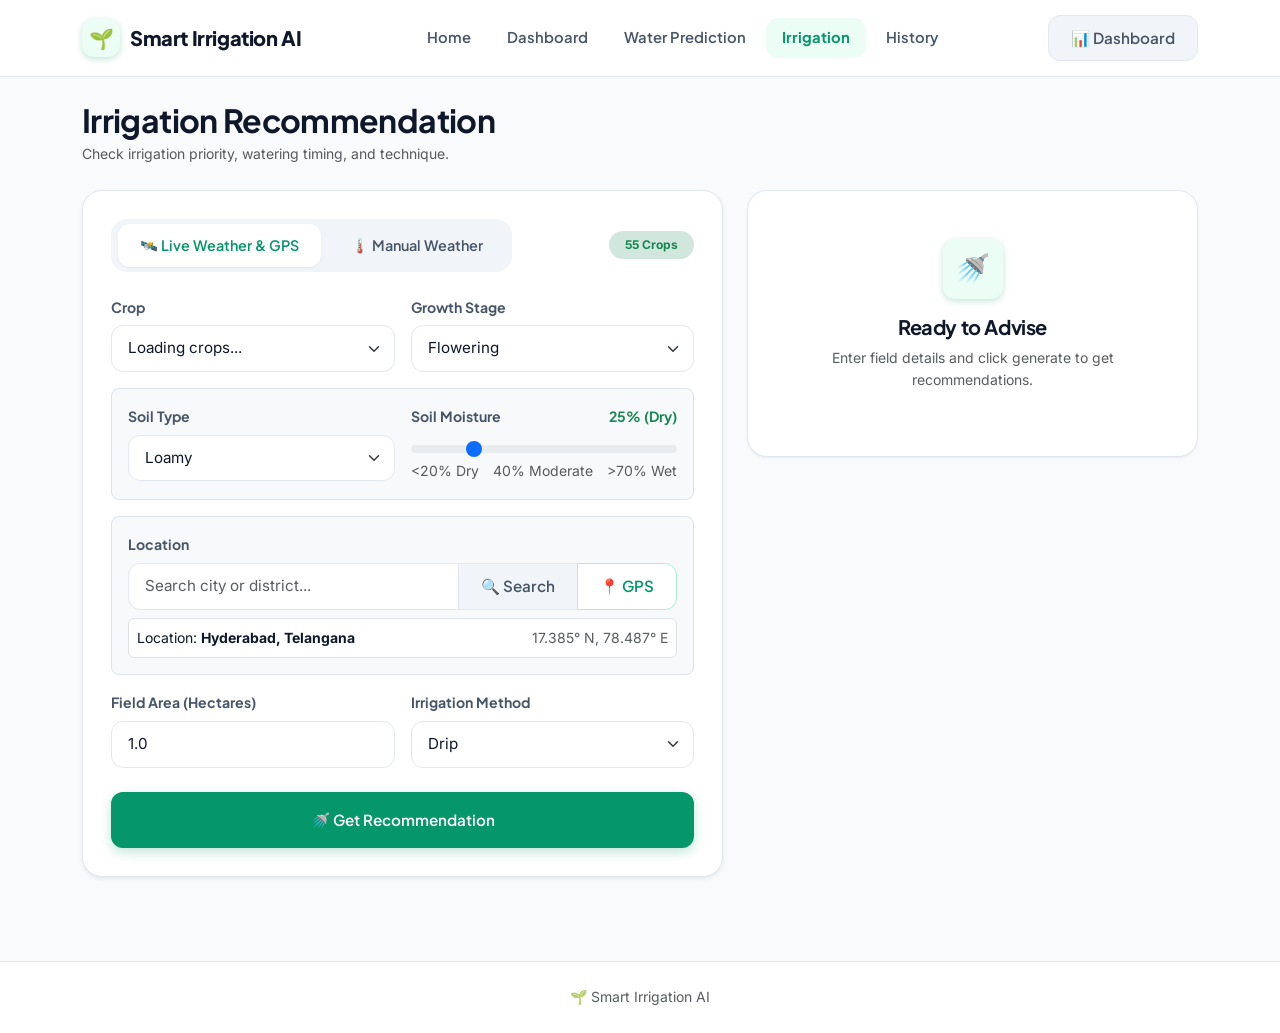
==== frontend/pages/irrigation_recommendation.html @ 45dbbe31 "first commit" ====
<!DOCTYPE html>
<html lang="en">
<head>
    <meta charset="UTF-8">
    <meta name="viewport" content="width=device-width, initial-scale=1.0">
    <title>Irrigation Recommendation | Smart Irrigation AI</title>

    <!-- Bootstrap 5.3 -->
    <link href="https://cdn.jsdelivr.net/npm/bootstrap@5.3.3/dist/css/bootstrap.min.css" rel="stylesheet">
    
    <!-- Custom Design System -->
    <link rel="stylesheet" href="../css/style.css">
    <link rel="stylesheet" href="../css/responsive.css">
</head>
<body>

    <!-- ======================================================================
         NAVBAR
         ====================================================================== -->
    <nav class="navbar navbar-expand-lg navbar-custom">
        <div class="container">
            <a class="navbar-brand" href="../index.html">
                <div class="brand-icon">🌱</div>
                <span>Smart Irrigation AI</span>
            </a>

            <button class="navbar-toggler" type="button" data-bs-toggle="collapse" data-bs-target="#navbarContent" aria-controls="navbarContent" aria-expanded="false" aria-label="Toggle navigation">
                <span class="navbar-toggler-icon"></span>
            </button>

            <div class="collapse navbar-collapse" id="navbarContent">
                <ul class="navbar-nav mx-auto">
                    <li class="nav-item">
                        <a class="nav-link" href="../index.html">Home</a>
                    </li>
                    <li class="nav-item">
                        <a class="nav-link" href="dashboard.html">Dashboard</a>
                    </li>
                    <li class="nav-item">
                        <a class="nav-link" href="water_prediction.html">Water Prediction</a>
                    </li>
                    <li class="nav-item">
                        <a class="nav-link active" href="irrigation_recommendation.html">Irrigation</a>
                    </li>
                    <li class="nav-item">
                        <a class="nav-link" href="history.html">History</a>
                    </li>
                </ul>

                <div class="d-flex align-items-center gap-3">
                    <a href="dashboard.html" class="btn btn-secondary-custom btn-sm">
                        <span>📊 Dashboard</span>
                    </a>
                </div>
            </div>
        </div>
    </nav>

    <!-- ======================================================================
         PAGE CONTENT
         ====================================================================== -->
    <main class="py-4">
        <div class="container">
            
            <!-- Page Header -->
            <div class="mb-4">
                <h2 class="fw-bold mb-1">Irrigation Recommendation</h2>
                <p class="text-muted small mb-0">Check irrigation priority, watering timing, and technique.</p>
            </div>

            <div class="row g-4">
                <!-- Left Column: Irrigation Decision Form -->
                <div class="col-lg-7">
                    <div class="custom-card shadow-sm">
                        
                        <!-- Mode Tabs: Live Weather vs Manual Environment -->
                        <div class="d-flex justify-content-between align-items-center mb-4 flex-wrap gap-2">
                            <ul class="nav nav-pills-custom" id="irrigationModeTabs" role="tablist">
                                <li class="nav-item" role="presentation">
                                    <button class="nav-link active" id="irr-tab-live-btn" data-bs-toggle="pill" data-bs-target="#irr-tab-live" type="button" role="tab">
                                        🛰️ Live Weather &amp; GPS
                                    </button>
                                </li>
                                <li class="nav-item" role="presentation">
                                    <button class="nav-link" id="irr-tab-manual-btn" data-bs-toggle="pill" data-bs-target="#irr-tab-manual" type="button" role="tab">
                                        🌡️ Manual Weather
                                    </button>
                                </li>
                            </ul>
                            <span class="badge bg-success-subtle text-success px-3 py-2 rounded-pill small">55 Crops</span>
                        </div>

                        <!-- Common Crop & Soil Fields -->
                        <div class="row g-3 mb-3">
                            <div class="col-md-6">
                                <label for="irrCrop" class="form-label">Crop</label>
                                <select id="irrCrop" class="form-select" required>
                                    <option value="">Loading crops...</option>
                                </select>
                            </div>
                            <div class="col-md-6">
                                <label for="irrGrowthStage" class="form-label">Growth Stage</label>
                                <select id="irrGrowthStage" class="form-select" required>
                                    <option value="Sowing">Sowing</option>
                                    <option value="Vegetative">Vegetative</option>
                                    <option value="Flowering" selected>Flowering</option>
                                    <option value="Harvest">Harvest</option>
                                </select>
                            </div>
                        </div>

                        <!-- Soil Section -->
                        <div class="p-3 mb-3 rounded-3 bg-light border">
                            <div class="row g-3">
                                <div class="col-md-6">
                                    <label for="irrSoilType" class="form-label">Soil Type</label>
                                    <select id="irrSoilType" class="form-select" required>
                                        <option value="Loamy" selected>Loamy</option>
                                        <option value="Clay">Clay</option>
                                        <option value="Sandy">Sandy</option>
                                        <option value="Silty">Silty</option>
                                    </select>
                                </div>
                                <div class="col-md-6">
                                    <label for="irrSoilMoistureSlider" class="form-label">
                                        <span>Soil Moisture</span>
                                        <span class="fw-bold text-success" id="moistureValDisplay">25% (Dry)</span>
                                    </label>
                                    <input type="range" class="form-range" id="irrSoilMoistureSlider" min="5" max="95" value="25" step="1">
                                    <div class="d-flex justify-content-between small text-muted">
                                        <span>&lt;20% Dry</span>
                                        <span>40% Moderate</span>
                                        <span>&gt;70% Wet</span>
                                    </div>
                                </div>
                            </div>
                        </div>

                        <!-- TAB CONTENT: LIVE WEATHER VS MANUAL -->
                        <div class="tab-content">
                            <!-- TAB 1: LIVE WEATHER MODE -->
                            <div class="tab-pane fade show active" id="irr-tab-live" role="tabpanel">
                                <form id="liveIrrigationForm">
                                    <div class="p-3 mb-3 rounded-3 bg-light border">
                                        <label class="form-label mb-2">Location</label>
                                        <div class="input-group mb-2">
                                            <input type="text" id="irrLocSearchInput" class="form-control" placeholder="Search city or district...">
                                            <button type="button" id="irrLocSearchBtn" class="btn btn-secondary-custom">
                                                <span>🔍 Search</span>
                                            </button>
                                            <button type="button" id="irrLocGpsBtn" class="btn btn-outline-custom">
                                                <span>📍 GPS</span>
                                            </button>
                                        </div>
                                        <div id="irrLocResults" class="mb-2"></div>
                                        <div id="irrLocBadge" class="p-2 rounded bg-white border small d-flex justify-content-between">
                                            <span>Location: <strong id="irrLocName">Hyderabad, Telangana</strong></span>
                                            <span class="text-muted" id="irrLocCoords">17.385° N, 78.487° E</span>
                                        </div>
                                        <input type="hidden" id="irrLat" value="17.385">
                                        <input type="hidden" id="irrLon" value="78.487">
                                    </div>

                                    <div class="row g-3 mb-4">
                                        <div class="col-md-6">
                                            <label for="irrLiveArea" class="form-label">Field Area (Hectares)</label>
                                            <input type="number" id="irrLiveArea" class="form-control" value="1.0" min="0.1" step="0.1" required>
                                        </div>
                                        <div class="col-md-6">
                                            <label for="irrLiveMethod" class="form-label">Irrigation Method</label>
                                            <select id="irrLiveMethod" class="form-select">
                                                <option value="Drip" selected>Drip</option>
                                                <option value="Sprinkler">Sprinkler</option>
                                                <option value="Canal">Canal / Surface</option>
                                                <option value="Rainfed">Rainfed</option>
                                            </select>
                                        </div>
                                    </div>

                                    <button type="submit" id="irrLiveSubmitBtn" class="btn btn-primary-custom w-100 py-3">
                                        <span>🚿 Get Recommendation</span>
                                    </button>
                                </form>
                            </div>

                            <!-- TAB 2: MANUAL WEATHER MODE -->
                            <div class="tab-pane fade" id="irr-tab-manual" role="tabpanel">
                                <form id="manualIrrigationForm">
                                    <div class="p-3 mb-3 rounded-3 bg-light border">
                                        <div class="row g-3">
                                            <div class="col-md-4">
                                                <label for="manTemp" class="form-label">Temperature (°C)</label>
                                                <input type="number" id="manTemp" class="form-control" value="32.0" step="0.5" required>
                                            </div>
                                            <div class="col-md-4">
                                                <label for="manHumidity" class="form-label">Humidity (%)</label>
                                                <input type="number" id="manHumidity" class="form-control" value="45.0" min="5" max="100" required>
                                            </div>
                                            <div class="col-md-4">
                                                <label for="manRain" class="form-label">Rainfall (mm)</label>
                                                <input type="number" id="manRain" class="form-control" value="0.0" min="0" step="0.5">
                                            </div>
                                            <div class="col-md-4">
                                                <label for="manWind" class="form-label">Wind (km/h)</label>
                                                <input type="number" id="manWind" class="form-control" value="12.0" min="0" step="0.5">
                                            </div>
                                            <div class="col-md-4">
                                                <label for="manSun" class="form-label">Sunlight (Hours)</label>
                                                <input type="number" id="manSun" class="form-control" value="8.0" min="0" max="16" step="0.5">
                                            </div>
                                            <div class="col-md-4">
                                                <label for="manEto" class="form-label">ETo (mm/day)</label>
                                                <input type="number" id="manEto" class="form-control" value="4.5" min="0" step="0.1">
                                            </div>
                                        </div>
                                    </div>

                                    <div class="row g-3 mb-4">
                                        <div class="col-md-6">
                                            <label for="manArea" class="form-label">Field Area (Hectares)</label>
                                            <input type="number" id="manArea" class="form-control" value="1.0" min="0.1" step="0.1" required>
                                        </div>
                                        <div class="col-md-6">
                                            <label for="manMethod" class="form-label">Irrigation Method</label>
                                            <select id="manMethod" class="form-select">
                                                <option value="Drip" selected>Drip</option>
                                                <option value="Sprinkler">Sprinkler</option>
                                                <option value="Canal">Canal / Surface</option>
                                                <option value="Rainfed">Rainfed</option>
                                            </select>
                                        </div>
                                    </div>

                                    <button type="submit" id="irrManualSubmitBtn" class="btn btn-primary-custom w-100 py-3">
                                        <span>⚙️ Get Recommendation</span>
                                    </button>
                                </form>
                            </div>
                        </div>

                    </div>
                </div>

                <!-- Right Column: Recommendation Output Card -->
                <div class="col-lg-5">
                    <!-- Idle Placeholder -->
                    <div id="irrPlaceholder" class="custom-card text-center py-5">
                        <div class="brand-icon mx-auto mb-3" style="width:60px;height:60px;font-size:28px;">🚿</div>
                        <h5 class="fw-bold">Ready to Advise</h5>
                        <p class="text-muted small max-w-400 mx-auto">
                            Enter field details and click generate to get recommendations.
                        </p>
                    </div>

                    <!-- Output Card -->
                    <div id="irrResultCard" class="custom-card shadow-lg d-none fade-in">
                        <div class="card-header-styled">
                            <div>
                                <span class="badge bg-success-subtle text-success px-2 py-1 mb-1">Result</span>
                                <h4 class="mb-0" id="resIrrCropHeader">Crop Advisory</h4>
                            </div>
                            <span id="resPriorityBadge" class="badge-priority priority-high">HIGH</span>
                        </div>

                        <!-- Urgency Banner -->
                        <div id="resUrgencyBox" class="p-3 mb-3 rounded-4" style="background: var(--accent-rose-light); border: 1.5px solid rgba(225, 29, 72, 0.2);">
                            <div class="d-flex align-items-center justify-content-between mb-1">
                                <span class="fw-bold" id="resUrgencyTitle">Irrigation Needed</span>
                                <span class="badge bg-white text-danger border" id="resScoreText">High Priority</span>
                            </div>
                            <p class="small text-secondary mb-0" id="resPrimaryReason">
                                Soil moisture is low for current growth stage.
                            </p>
                        </div>

                        <!-- Timing & Technique Cards -->
                        <div class="row g-2 mb-3">
                            <div class="col-12">
                                <div class="p-3 border rounded-3 bg-white">
                                    <div class="text-muted small fw-bold text-uppercase">🕒 Recommended Timing</div>
                                    <div class="fs-6 fw-bold text-dark my-1" id="resTiming">Early Morning (06:00 - 08:30 AM)</div>
                                </div>
                            </div>
                            <div class="col-12">
                                <div class="p-3 border rounded-3 bg-white">
                                    <div class="text-muted small fw-bold text-uppercase">💡 Technique</div>
                                    <div class="fs-6 fw-bold text-dark my-1" id="resTechnique">Drip Irrigation</div>
                                </div>
                            </div>
                        </div>

                        <!-- Factors List -->
                        <div class="mb-3 p-3 bg-light rounded-3 border">
                            <div class="fw-bold small text-dark mb-2">Key Factors:</div>
                            <ul class="small text-muted mb-0 ps-3" id="resFactorsList">
                                <li>Low soil moisture level</li>
                            </ul>
                        </div>

                        <!-- Action Buttons -->
                        <div class="d-flex gap-2">
                            <a href="dashboard.html" class="btn btn-primary-custom flex-grow-1">
                                <span>📊 Dashboard</span>
                            </a>
                            <a href="history.html" class="btn btn-outline-custom">
                                <span>📋 History</span>
                            </a>
                        </div>
                    </div>
                </div>
            </div>

        </div>
    </main>

    <!-- ======================================================================
         FOOTER
         ====================================================================== -->
    <footer class="footer-custom py-4">
        <div class="container text-center text-muted small">
            <p class="mb-0">🌱 Smart Irrigation AI</p>
        </div>
    </footer>

    <!-- Bootstrap Bundle -->
    <script src="https://cdn.jsdelivr.net/npm/bootstrap@5.3.3/dist/js/bootstrap.bundle.min.js"></script>

    <!-- Project JS -->
    <script src="../js/api.js"></script>
    <script src="../js/irrigation.js"></script>
</body>
</html>
---- frontend/css/style.css ----
/* ==========================================================================
   SUSTAINABLE AI CROP IRRIGATION - MODERN DESIGN SYSTEM
   Modern, responsive, professional UI for precision agriculture
   ========================================================================== */

@import url('https://fonts.googleapis.com/css2?family=Plus+Jakarta+Sans:wght@400;500;600;700;800&family=Inter:wght@400;500;600;700&display=swap');

:root {
    --primary: #059669;
    --primary-hover: #047857;
    --primary-dark: #064e3b;
    --primary-light: #ecfdf5;
    --primary-border: #a7f3d0;
    --primary-gradient: linear-gradient(135deg, #059669 0%, #0d9488 100%);
    --primary-glow: rgba(5, 150, 105, 0.25);

    --accent-blue: #0284c7;
    --accent-blue-light: #f0f9ff;
    --accent-amber: #d97706;
    --accent-amber-light: #fffbeb;
    --accent-rose: #e11d48;
    --accent-rose-light: #fff1f2;

    --bg-page: #f8fafc;
    --bg-card: #ffffff;
    --bg-muted: #f1f5f9;

    --text-primary: #0f172a;
    --text-secondary: #475569;
    --text-muted: #64748b;
    --text-light: #94a3b8;

    --border-color: #e2e8f0;
    --border-light: #f1f5f9;

    --shadow-sm: 0 1px 3px 0 rgba(0, 0, 0, 0.05), 0 1px 2px -1px rgba(0, 0, 0, 0.05);
    --shadow-md: 0 4px 6px -1px rgba(0, 0, 0, 0.07), 0 2px 4px -2px rgba(0, 0, 0, 0.05);
    --shadow-lg: 0 10px 25px -3px rgba(0, 0, 0, 0.08), 0 4px 10px -4px rgba(0, 0, 0, 0.04);
    --shadow-xl: 0 20px 30px -5px rgba(0, 0, 0, 0.08), 0 8px 10px -6px rgba(0, 0, 0, 0.04);

    --radius-sm: 8px;
    --radius-md: 12px;
    --radius-lg: 16px;
    --radius-xl: 20px;
    --radius-pill: 9999px;

    --font-heading: 'Plus Jakarta Sans', -apple-system, BlinkMacSystemFont, 'Segoe UI', Roboto, sans-serif;
    --font-body: 'Inter', -apple-system, BlinkMacSystemFont, 'Segoe UI', Roboto, sans-serif;
}

/* ==========================================================================
   RESET & BASE STYLES
   ========================================================================== */

* {
    margin: 0;
    padding: 0;
    box-sizing: border-box;
}

body {
    font-family: var(--font-body);
    color: var(--text-primary);
    background-color: var(--bg-page);
    line-height: 1.6;
    -webkit-font-smoothing: antialiased;
    min-height: 100vh;
    display: flex;
    flex-direction: column;
}

h1, h2, h3, h4, h5, h6, .navbar-brand {
    font-family: var(--font-heading);
    color: var(--text-primary);
    font-weight: 700;
    letter-spacing: -0.02em;
}

a {
    color: var(--primary);
    text-decoration: none;
    transition: all 0.2s ease;
}

a:hover {
    color: var(--primary-hover);
}

main {
    flex: 1;
}

/* ==========================================================================
   NAVBAR
   ========================================================================== */

.navbar-custom {
    background: rgba(255, 255, 255, 0.95);
    backdrop-filter: blur(12px);
    -webkit-backdrop-filter: blur(12px);
    border-bottom: 1px solid var(--border-color);
    padding: 14px 0;
    position: sticky;
    top: 0;
    z-index: 1020;
    transition: all 0.3s ease;
}

.navbar-brand {
    display: flex;
    align-items: center;
    gap: 10px;
    font-size: 1.25rem;
    color: var(--text-primary) !important;
    font-weight: 800;
}

.brand-icon {
    width: 38px;
    height: 38px;
    background: var(--primary-light);
    border-radius: var(--radius-md);
    display: flex;
    align-items: center;
    justify-content: center;
    font-size: 20px;
    box-shadow: 0 2px 6px var(--primary-glow);
}

.nav-link {
    font-family: var(--font-heading);
    font-size: 0.925rem;
    font-weight: 600;
    color: var(--text-secondary) !important;
    padding: 8px 16px !important;
    border-radius: var(--radius-md);
    transition: all 0.2s ease;
    margin: 0 2px;
}

.nav-link:hover {
    color: var(--primary) !important;
    background: var(--primary-light);
}

.nav-link.active {
    color: var(--primary) !important;
    background: var(--primary-light);
    font-weight: 700;
}

.system-badge-pill {
    display: inline-flex;
    align-items: center;
    gap: 8px;
    font-size: 0.8rem;
    font-weight: 600;
    padding: 6px 14px;
    border-radius: var(--radius-pill);
    background: var(--primary-light);
    color: var(--primary-dark);
    border: 1px solid var(--primary-border);
}

.pulse-dot {
    width: 8px;
    height: 8px;
    border-radius: 50%;
    background-color: var(--primary);
    position: relative;
}

.pulse-dot::after {
    content: '';
    position: absolute;
    top: 0;
    left: 0;
    width: 100%;
    height: 100%;
    border-radius: 50%;
    background-color: var(--primary);
    animation: pulse 1.8s infinite;
}

@keyframes pulse {
    0% { transform: scale(1); opacity: 0.8; }
    50% { transform: scale(2.4); opacity: 0; }
    100% { transform: scale(1); opacity: 0; }
}

/* ==========================================================================
   HERO & BANNERS
   ========================================================================== */

.hero-wrapper {
    background: radial-gradient(circle at 10% 20%, rgba(5, 150, 105, 0.08) 0%, transparent 40%),
                radial-gradient(circle at 90% 80%, rgba(13, 148, 136, 0.06) 0%, transparent 40%),
                var(--bg-page);
    padding: 60px 0 40px;
    border-bottom: 1px solid var(--border-color);
}

.hero-tag {
    display: inline-flex;
    align-items: center;
    gap: 6px;
    background: var(--primary-light);
    color: var(--primary-dark);
    font-size: 0.85rem;
    font-weight: 700;
    padding: 6px 14px;
    border-radius: var(--radius-pill);
    border: 1px solid var(--primary-border);
    margin-bottom: 18px;
}

.hero-title {
    font-size: 3rem;
    font-weight: 800;
    line-height: 1.18;
    color: var(--text-primary);
    margin-bottom: 18px;
}

.gradient-text {
    background: var(--primary-gradient);
    -webkit-background-clip: text;
    -webkit-text-fill-color: transparent;
}

.hero-lead {
    font-size: 1.15rem;
    color: var(--text-secondary);
    max-width: 620px;
    margin-bottom: 30px;
    line-height: 1.65;
}

/* ==========================================================================
   BUTTONS
   ========================================================================== */

.btn {
    font-family: var(--font-heading);
    font-weight: 600;
    font-size: 0.95rem;
    padding: 11px 22px;
    border-radius: var(--radius-md);
    transition: all 0.2s cubic-bezier(0.16, 1, 0.3, 1);
    display: inline-flex;
    align-items: center;
    justify-content: center;
    gap: 8px;
}

.btn:active {
    transform: scale(0.98);
}

.btn-primary-custom {
    background: var(--primary);
    color: white !important;
    border: 1px solid transparent;
    box-shadow: 0 4px 12px var(--primary-glow);
}

.btn-primary-custom:hover {
    background: var(--primary-hover);
    box-shadow: 0 6px 18px var(--primary-glow);
    transform: translateY(-2px);
    color: white !important;
}

.btn-outline-custom {
    background: white;
    color: var(--primary) !important;
    border: 1.5px solid var(--primary-border);
}

.btn-outline-custom:hover {
    background: var(--primary-light);
    border-color: var(--primary);
    color: var(--primary-dark) !important;
    transform: translateY(-2px);
}

.btn-secondary-custom {
    background: var(--bg-muted);
    color: var(--text-secondary) !important;
    border: 1px solid var(--border-color);
}

.btn-secondary-custom:hover {
    background: #e2e8f0;
    color: var(--text-primary) !important;
}

/* ==========================================================================
   CARDS & CONTAINERS
   ========================================================================== */

.custom-card {
    background: var(--bg-card);
    border: 1px solid var(--border-color);
    border-radius: var(--radius-xl);
    padding: 28px;
    box-shadow: var(--shadow-sm);
    transition: all 0.25s ease;
}

.custom-card:hover {
    box-shadow: var(--shadow-md);
}

.card-header-styled {
    display: flex;
    align-items: center;
    justify-content: space-between;
    padding-bottom: 20px;
    margin-bottom: 22px;
    border-bottom: 1px solid var(--border-light);
}

.card-header-styled h4, .card-header-styled h5 {
    margin-bottom: 0;
    font-size: 1.2rem;
    font-weight: 700;
    display: flex;
    align-items: center;
    gap: 10px;
}

/* ==========================================================================
   FORMS & INPUTS
   ========================================================================== */

.form-label {
    font-family: var(--font-heading);
    font-size: 0.88rem;
    font-weight: 700;
    color: var(--text-secondary);
    margin-bottom: 7px;
    display: flex;
    align-items: center;
    justify-content: space-between;
}

.form-label .label-hint {
    font-size: 0.78rem;
    font-weight: 500;
    color: var(--text-muted);
}

.form-control, .form-select {
    font-family: var(--font-body);
    font-size: 0.95rem;
    padding: 11px 16px;
    border-radius: var(--radius-md);
    border: 1.5px solid var(--border-color);
    background-color: #ffffff;
    color: var(--text-primary);
    transition: all 0.2s ease;
}

.form-control:focus, .form-select:focus {
    border-color: var(--primary);
    box-shadow: 0 0 0 4px var(--primary-light);
    outline: none;
}

.input-group-text {
    background: var(--bg-muted);
    border: 1.5px solid var(--border-color);
    border-left: none;
    color: var(--text-muted);
    font-weight: 600;
    font-size: 0.88rem;
    border-radius: 0 var(--radius-md) var(--radius-md) 0;
}

.form-range {
    height: 8px;
    accent-color: var(--primary);
}

/* ==========================================================================
   TABS
   ========================================================================== */

.nav-pills-custom {
    background: var(--bg-muted);
    padding: 5px;
    border-radius: var(--radius-lg);
    display: inline-flex;
    gap: 4px;
}

.nav-pills-custom .nav-link {
    border-radius: var(--radius-md);
    padding: 10px 22px !important;
    font-size: 0.9rem;
    color: var(--text-secondary) !important;
    font-weight: 600;
}

.nav-pills-custom .nav-link.active {
    background: white;
    color: var(--primary) !important;
    box-shadow: var(--shadow-sm);
}

/* ==========================================================================
   METRIC & RESULT WIDGETS
   ========================================================================== */

.metric-card {
    background: white;
    border: 1px solid var(--border-color);
    border-radius: var(--radius-lg);
    padding: 22px;
    position: relative;
    overflow: hidden;
    transition: all 0.25s ease;
}

.metric-card:hover {
    transform: translateY(-3px);
    box-shadow: var(--shadow-md);
}

.metric-card-primary {
    background: linear-gradient(135deg, #059669 0%, #0d9488 100%);
    color: white;
    border: none;
}

.metric-card-primary .metric-title,
.metric-card-primary .metric-subtitle {
    color: rgba(255, 255, 255, 0.85);
}

.metric-card-primary .metric-val {
    color: white;
}

.metric-title {
    font-size: 0.85rem;
    font-weight: 700;
    color: var(--text-muted);
    text-transform: uppercase;
    letter-spacing: 0.04em;
    margin-bottom: 6px;
}

.metric-val {
    font-size: 2.25rem;
    font-weight: 800;
    line-height: 1.15;
    color: var(--text-primary);
    font-family: var(--font-heading);
}

.metric-unit {
    font-size: 1rem;
    font-weight: 600;
    color: var(--text-muted);
    margin-left: 4px;
}

.metric-card-primary .metric-unit {
    color: rgba(255, 255, 255, 0.85);
}

.metric-subtitle {
    font-size: 0.825rem;
    color: var(--text-secondary);
    margin-top: 6px;
}

/* Priority Badges */
.badge-priority {
    font-family: var(--font-heading);
    font-size: 0.85rem;
    font-weight: 800;
    padding: 6px 14px;
    border-radius: var(--radius-pill);
    text-transform: uppercase;
    letter-spacing: 0.04em;
    display: inline-flex;
    align-items: center;
    gap: 6px;
}

.priority-high, .priority-critical {
    background: var(--accent-rose-light);
    color: var(--accent-rose);
    border: 1px solid rgba(225, 29, 72, 0.2);
}

.priority-medium {
    background: var(--accent-amber-light);
    color: var(--accent-amber);
    border: 1px solid rgba(217, 119, 6, 0.2);
}

.priority-low, .priority-none {
    background: var(--primary-light);
    color: var(--primary-dark);
    border: 1px solid var(--primary-border);
}

/* ==========================================================================
   TABLES
   ========================================================================== */

.table-custom-wrapper {
    background: white;
    border: 1px solid var(--border-color);
    border-radius: var(--radius-lg);
    overflow: hidden;
    box-shadow: var(--shadow-sm);
}

.table-custom {
    width: 100%;
    margin-bottom: 0;
    border-collapse: collapse;
}

.table-custom th {
    background: var(--bg-muted);
    color: var(--text-secondary);
    font-family: var(--font-heading);
    font-size: 0.825rem;
    font-weight: 700;
    text-transform: uppercase;
    letter-spacing: 0.04em;
    padding: 14px 18px;
    border-bottom: 1px solid var(--border-color);
}

.table-custom td {
    padding: 16px 18px;
    border-bottom: 1px solid var(--border-light);
    vertical-align: middle;
    font-size: 0.925rem;
    color: var(--text-secondary);
}

.table-custom tr:last-child td {
    border-bottom: none;
}

.table-custom tr:hover td {
    background-color: #fcfdfe;
}

/* ==========================================================================
   FOOTER
   ========================================================================== */

.footer-custom {
    background: #ffffff;
    border-top: 1px solid var(--border-color);
    padding: 40px 0 24px;
    margin-top: 60px;
    color: var(--text-secondary);
}

.footer-custom a {
    color: var(--text-secondary);
}

.footer-custom a:hover {
    color: var(--primary);
}

/* ==========================================================================
   UTILITIES & ANIMATIONS
   ========================================================================== */

.fade-in {
    animation: fadeIn 0.35s cubic-bezier(0.16, 1, 0.3, 1) forwards;
}

@keyframes fadeIn {
    from { opacity: 0; transform: translateY(8px); }
    to { opacity: 1; transform: translateY(0); }
}

.loading-spinner-wrapper {
    display: flex;
    flex-direction: column;
    align-items: center;
    justify-content: center;
    padding: 40px;
    color: var(--text-muted);
}
---- frontend/css/responsive.css ----
/* ==========================================================================
   RESPONSIVE DESIGN SYSTEM
   ========================================================================== */

@media (max-width: 991.98px) {
    .hero-title {
        font-size: 2.35rem;
    }
    
    .navbar-collapse {
        background: white;
        padding: 16px;
        border-radius: var(--radius-lg);
        box-shadow: var(--shadow-lg);
        margin-top: 10px;
    }

    .nav-link {
        padding: 10px 14px !important;
    }

    .dashboard-weather-banner {
        padding: 22px;
    }
}

@media (max-width: 767.98px) {
    .hero-title {
        font-size: 1.95rem;
    }

    .hero-lead {
        font-size: 1rem;
    }

    .custom-card {
        padding: 20px;
    }

    .metric-val {
        font-size: 1.85rem;
    }

    .table-custom-wrapper {
        border-radius: var(--radius-md);
    }

    .table-custom th, .table-custom td {
        padding: 12px;
        font-size: 0.85rem;
    }
}
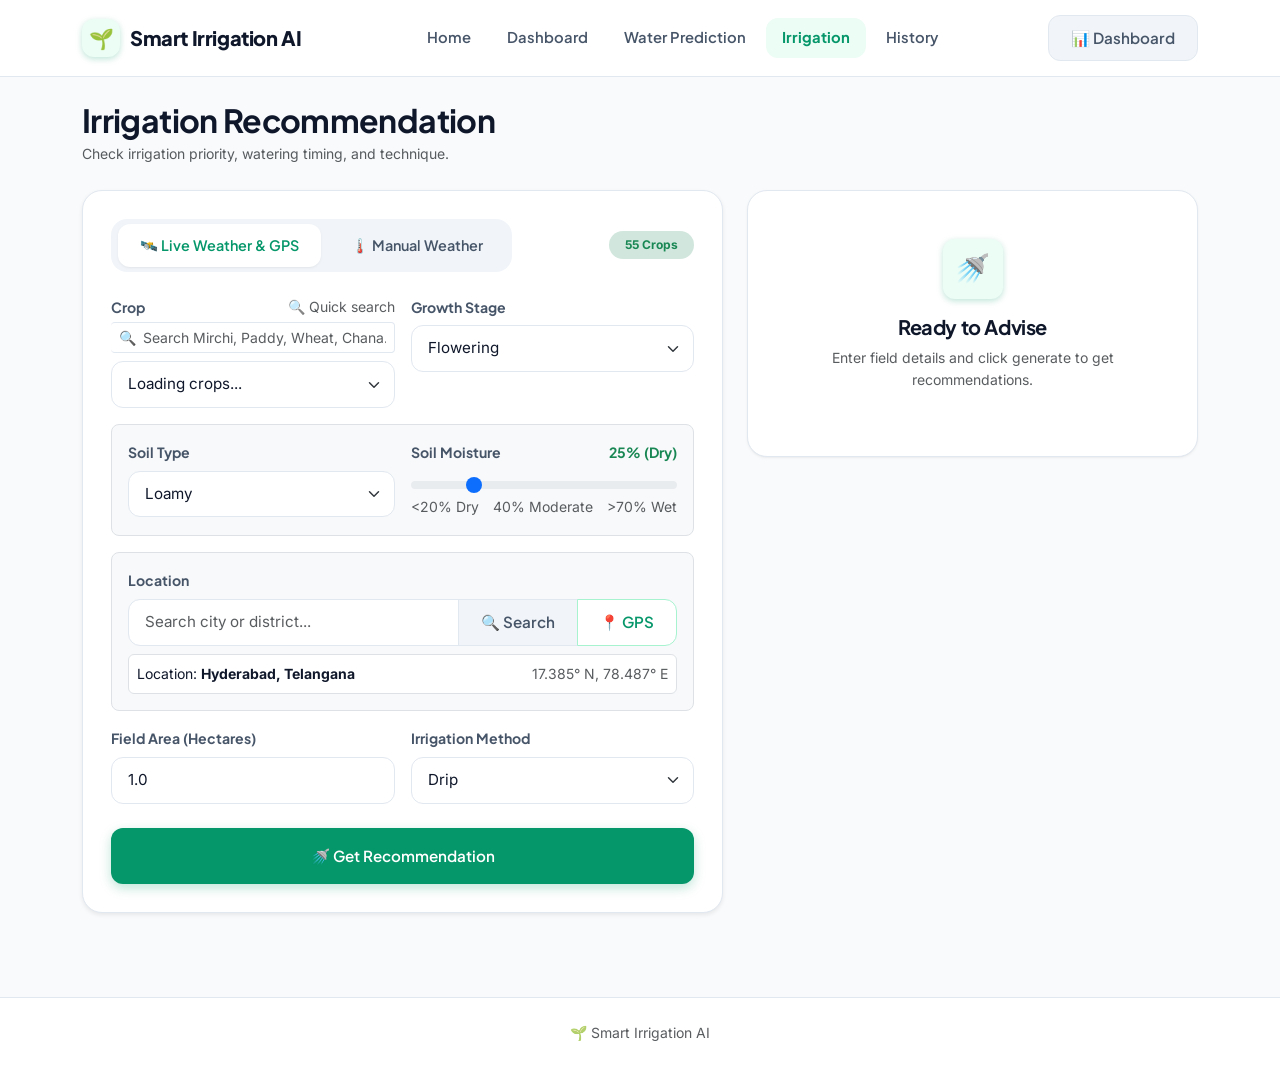
==== commit 13dc1f99: "feat: rename crops to farmer-friendly names (Mirchi, Paddy) and add real-time crop search filter" ====
--- a/frontend/pages/irrigation_recommendation.html
+++ b/frontend/pages/irrigation_recommendation.html
@@ -93,7 +93,14 @@
                         <!-- Common Crop & Soil Fields -->
                         <div class="row g-3 mb-3">
                             <div class="col-md-6">
-                                <label for="irrCrop" class="form-label">Crop</label>
+                                <div class="d-flex justify-content-between align-items-center mb-1">
+                                    <label for="irrCrop" class="form-label mb-0">Crop</label>
+                                    <small class="text-muted">🔍 Quick search</small>
+                                </div>
+                                <div class="input-group input-group-sm mb-2">
+                                    <span class="input-group-text bg-white border-end-0">🔍</span>
+                                    <input type="text" id="irrCropSearch" class="form-control border-start-0 ps-0" placeholder="Search Mirchi, Paddy, Wheat, Chana...">
+                                </div>
                                 <select id="irrCrop" class="form-select" required>
                                     <option value="">Loading crops...</option>
                                 </select>
@@ -273,6 +280,16 @@
                             </p>
                         </div>
 
+                        <!-- Recommended Application Volume & Runtime -->
+                        <div class="p-3 mb-3 border rounded-3 bg-white">
+                            <div class="d-flex justify-content-between align-items-center mb-1">
+                                <div class="text-muted small fw-bold text-uppercase">💧 Recommended Water Application</div>
+                                <span class="badge bg-light text-muted border small" id="resIrrVolumeBadge">Field Event</span>
+                            </div>
+                            <div class="fs-5 fw-bold text-success my-1" id="resIrrVolume">Calculating volume...</div>
+                            <div class="small text-secondary" id="resIrrPumpRuntime">Pump runtime evaluating...</div>
+                        </div>
+
                         <!-- Timing & Technique Cards -->
                         <div class="row g-2 mb-3">
                             <div class="col-12">
